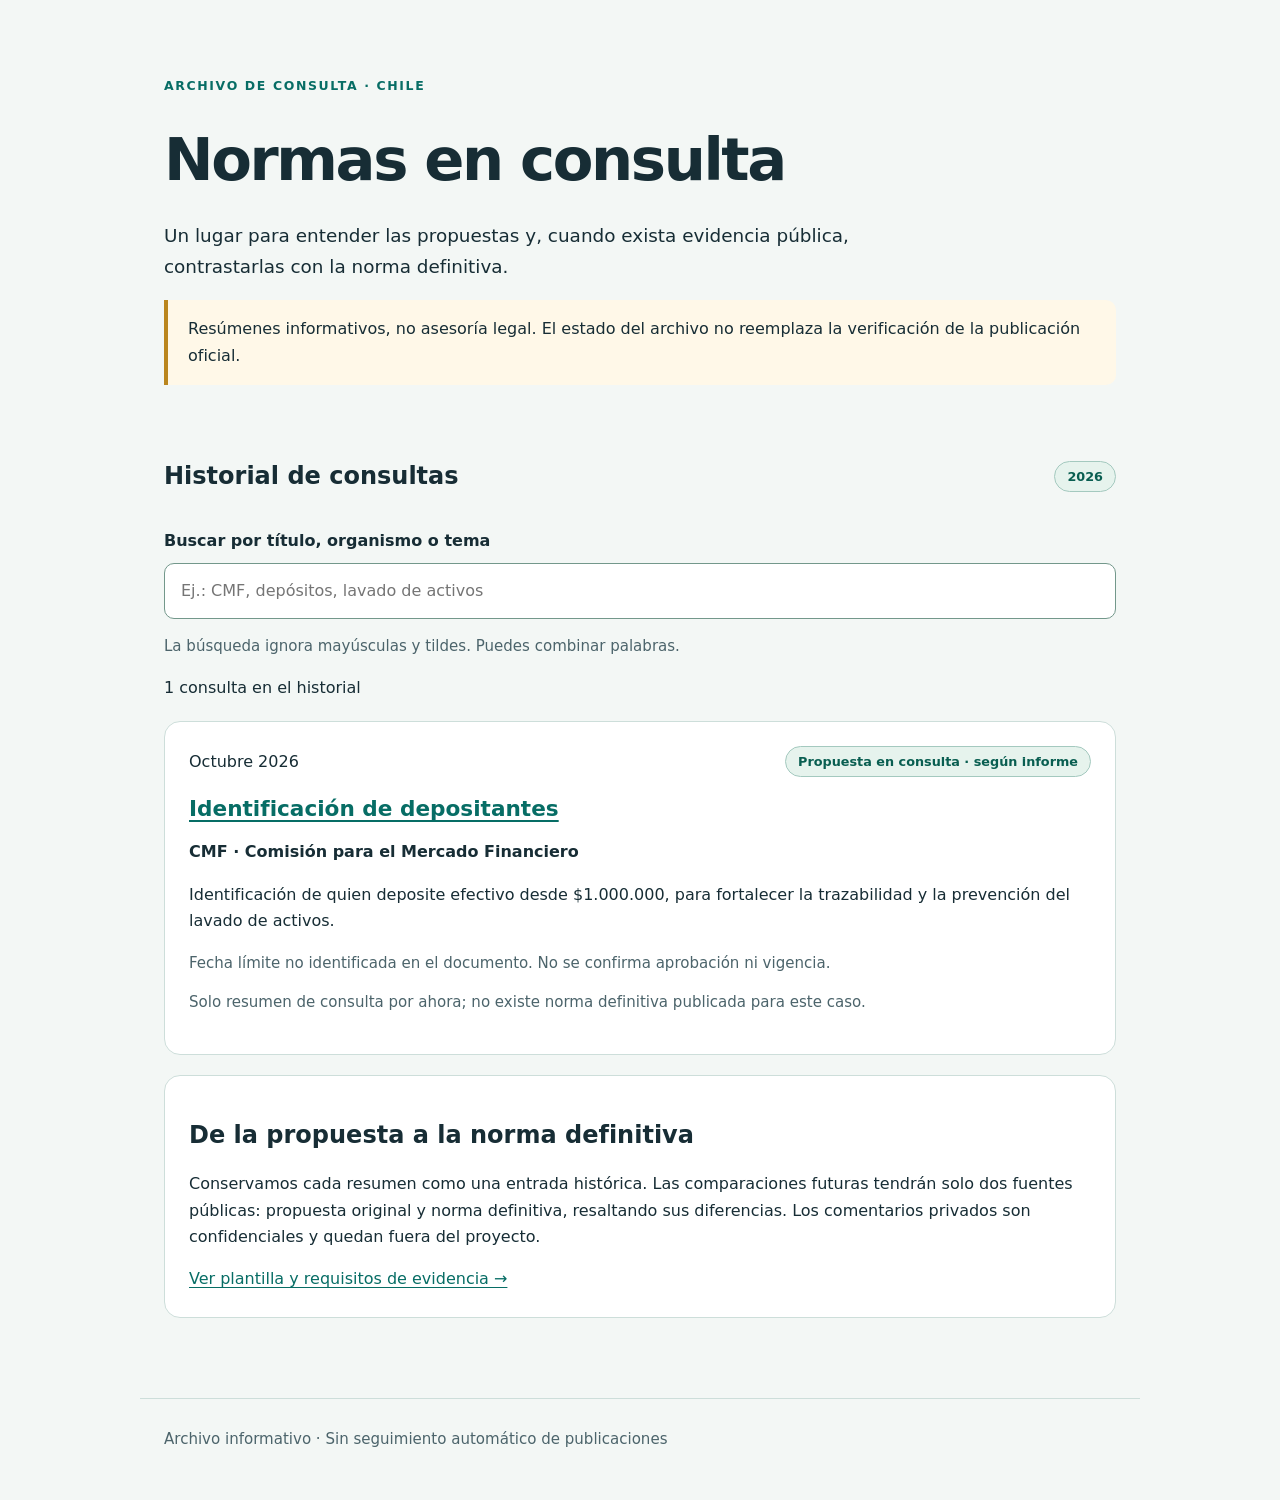
==== site/index.html @ 5205927b "Crear archivo público de consultas normativas" ====
<!doctype html>
<html lang="es"><head><meta charset="utf-8"><meta name="viewport" content="width=device-width,initial-scale=1"><title>Normas en consulta · Archivo normativo</title><link rel="stylesheet" href="assets/styles.css"><script type="module" src="assets/search.js"></script></head>
<body><a class="skip" href="#historial">Ir al historial</a><header class="wrap"><p class="eyebrow">Archivo de consulta · Chile</p><h1>Normas en consulta</h1><p class="lead">Un lugar para entender las propuestas y, cuando exista evidencia pública, contrastarlas con la norma definitiva.</p><p class="notice">Resúmenes informativos, no asesoría legal. El estado del archivo no reemplaza la verificación de la publicación oficial.</p></header>
<main class="wrap" id="historial"><section aria-labelledby="archive-title"><div class="section-heading"><h2 id="archive-title">Historial de consultas</h2><span class="tag">2026</span></div><label for="search">Buscar por título, organismo o tema</label><input id="search" type="search" placeholder="Ej.: CMF, depósitos, lavado de activos" aria-describedby="search-help"><p id="search-help" class="muted">La búsqueda ignora mayúsculas y tildes. Puedes combinar palabras.</p><p id="results" role="status" aria-live="polite">1 consulta en el historial</p>
<div id="entries"><article class="entry" data-search="Identificación de depositantes CMF Comisión para el Mercado Financiero depósitos efectivo bancos cooperativas tarjetas trazabilidad lavado de activos"><div class="meta"><time datetime="2026-10">Octubre 2026</time><span class="tag">Propuesta en consulta · según informe</span></div><h3><a href="consultas/2026-10-cmf-depositantes/index.html">Identificación de depositantes</a></h3><p class="organism">CMF · Comisión para el Mercado Financiero</p><p>Identificación de quien deposite efectivo desde $1.000.000, para fortalecer la trazabilidad y la prevención del lavado de activos.</p><p class="muted">Fecha límite no identificada en el documento. No se confirma aprobación ni vigencia.</p><p class="muted">Solo resumen de consulta por ahora; no existe norma definitiva publicada para este caso.</p></article></div><p id="empty" hidden>No hay consultas que coincidan. Prueba con otro término.</p><noscript><p>El buscador requiere JavaScript; el historial completo y sus enlaces siguen disponibles.</p></noscript></section>
<section class="panel"><h2>De la propuesta a la norma definitiva</h2><p>Conservamos cada resumen como una entrada histórica. Las comparaciones futuras tendrán solo dos fuentes públicas: propuesta original y norma definitiva, resaltando sus diferencias. Los comentarios privados son confidenciales y quedan fuera del proyecto.</p><a href="plantillas/comparacion.html">Ver plantilla y requisitos de evidencia →</a></section></main><footer class="wrap">Archivo informativo · Sin seguimiento automático de publicaciones</footer></body></html>
---- site/assets/styles.css ----
:root{color-scheme:light;--ink:#172d35;--muted:#4c646b;--teal:#076d65;--line:#cddeda;--paper:#f3f7f5}*{box-sizing:border-box}body{margin:0;color:var(--ink);background:var(--paper);font:1rem/1.65 system-ui,-apple-system,"Segoe UI",sans-serif}a{color:var(--teal);text-underline-offset:.2em}a:hover{text-decoration-thickness:2px}a:focus-visible,input:focus-visible{outline:3px solid #ad6900;outline-offset:4px}.wrap{max-width:1000px;margin:auto;padding:28px 24px}header.wrap{padding-top:64px;padding-bottom:12px}h1{font-size:clamp(2.1rem,6vw,3.7rem);line-height:1.1;letter-spacing:-.04em;margin:.5em 0}h2{font-size:1.5rem;line-height:1.3}h3{font-size:1.35rem;line-height:1.3}.eyebrow{text-transform:uppercase;letter-spacing:.13em;font-size:.78rem;color:var(--teal);font-weight:800}.lead{font-size:1.15rem;max-width:760px}.notice{padding:16px 20px;border-left:4px solid #ba861e;background:#fff8e8;border-radius:0 10px 10px 0}.section-heading,.meta{display:flex;align-items:center;justify-content:space-between;gap:12px;flex-wrap:wrap}.tag{display:inline-block;border:1px solid #a4c9bf;border-radius:20px;padding:4px 12px;color:#095e51;background:#e6f3ed;font-size:.8rem;font-weight:650}label{display:block;font-weight:700;margin:16px 0 8px}input[type=search]{width:100%;font:inherit;padding:14px 16px;border:1px solid #73988b;border-radius:10px;background:white;color:var(--ink)}.entry,.panel{background:white;border:1px solid var(--line);border-radius:16px;padding:24px;margin:20px 0;overflow-wrap:anywhere}.entry h3{margin:18px 0 6px}.organism{font-weight:650}.muted,footer{color:var(--muted);font-size:.94rem}.button{display:inline-block;background:var(--teal);color:white;padding:12px 18px;border-radius:8px}dt{font-weight:700}dd{margin:0 0 16px}nav{display:flex;gap:10px;flex-wrap:wrap}footer.wrap{border-top:1px solid var(--line);margin-top:32px;padding-bottom:48px}[hidden]{display:none!important}.skip{position:absolute;top:-100px;left:10px;background:white;padding:10px}.skip:focus{top:10px}@media(max-width:600px){.wrap{padding:22px 18px}header.wrap{padding-top:36px}.entry,.panel{padding:18px}.meta{align-items:flex-start;flex-direction:column}}@media print{body{background:white}input,.skip{display:none}.wrap{max-width:none}.entry,.panel{break-inside:avoid}}
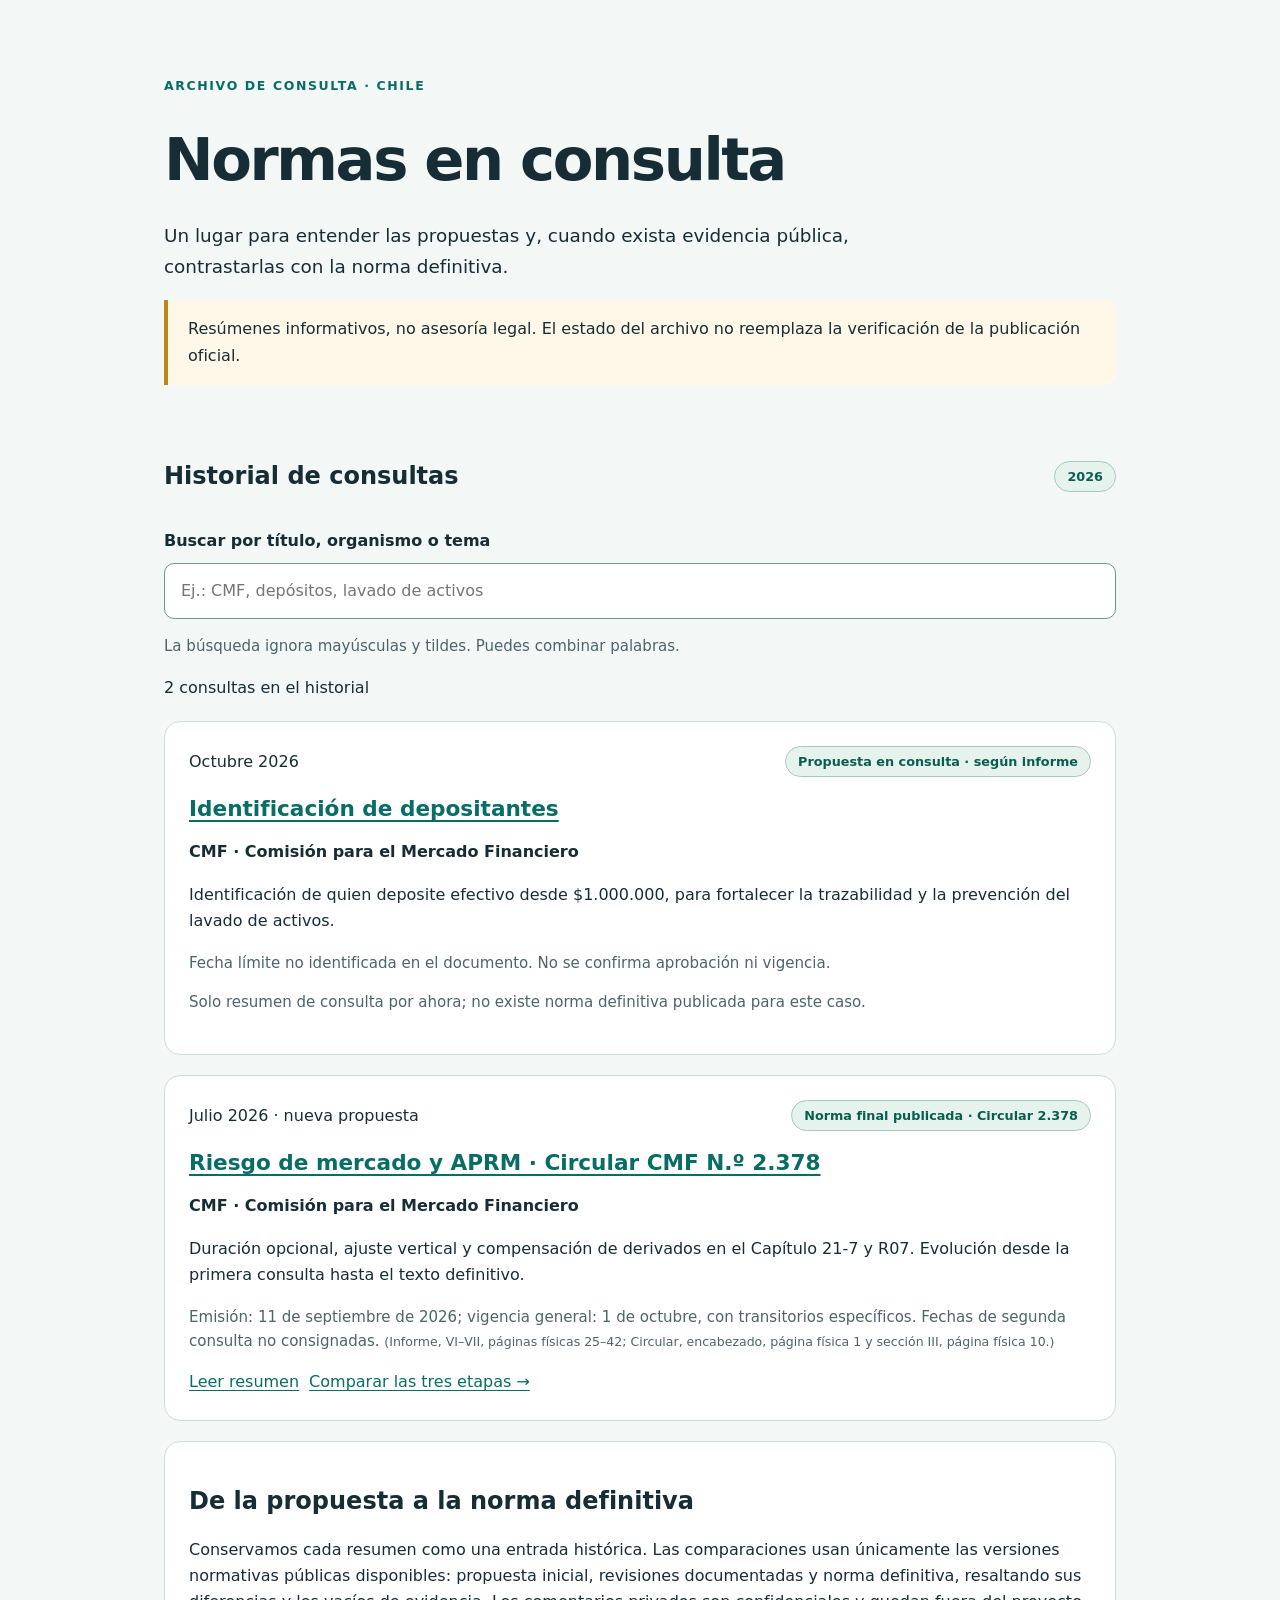
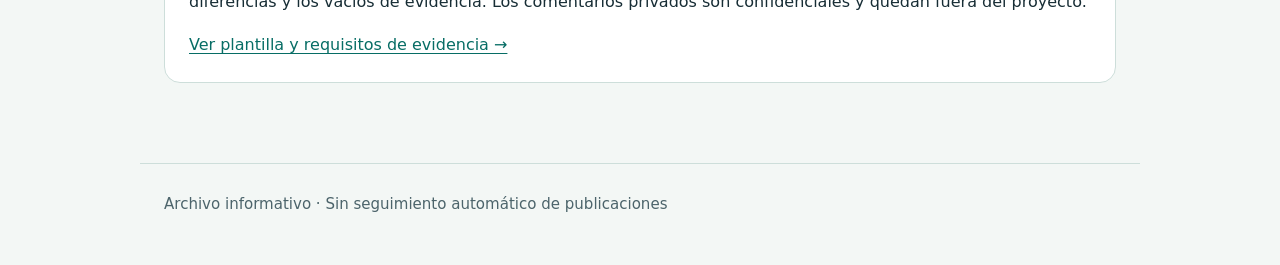
==== commit 17390945: "feat: añadir resumen y evolución de Circular CMF 2.378" ====
--- a/site/index.html
+++ b/site/index.html
@@ -1,6 +1,7 @@
 <!doctype html>
 <html lang="es"><head><meta charset="utf-8"><meta name="viewport" content="width=device-width,initial-scale=1"><title>Normas en consulta · Archivo normativo</title><link rel="stylesheet" href="assets/styles.css"><script type="module" src="assets/search.js"></script></head>
 <body><a class="skip" href="#historial">Ir al historial</a><header class="wrap"><p class="eyebrow">Archivo de consulta · Chile</p><h1>Normas en consulta</h1><p class="lead">Un lugar para entender las propuestas y, cuando exista evidencia pública, contrastarlas con la norma definitiva.</p><p class="notice">Resúmenes informativos, no asesoría legal. El estado del archivo no reemplaza la verificación de la publicación oficial.</p></header>
-<main class="wrap" id="historial"><section aria-labelledby="archive-title"><div class="section-heading"><h2 id="archive-title">Historial de consultas</h2><span class="tag">2026</span></div><label for="search">Buscar por título, organismo o tema</label><input id="search" type="search" placeholder="Ej.: CMF, depósitos, lavado de activos" aria-describedby="search-help"><p id="search-help" class="muted">La búsqueda ignora mayúsculas y tildes. Puedes combinar palabras.</p><p id="results" role="status" aria-live="polite">1 consulta en el historial</p>
-<div id="entries"><article class="entry" data-search="Identificación de depositantes CMF Comisión para el Mercado Financiero depósitos efectivo bancos cooperativas tarjetas trazabilidad lavado de activos"><div class="meta"><time datetime="2026-10">Octubre 2026</time><span class="tag">Propuesta en consulta · según informe</span></div><h3><a href="consultas/2026-10-cmf-depositantes/index.html">Identificación de depositantes</a></h3><p class="organism">CMF · Comisión para el Mercado Financiero</p><p>Identificación de quien deposite efectivo desde $1.000.000, para fortalecer la trazabilidad y la prevención del lavado de activos.</p><p class="muted">Fecha límite no identificada en el documento. No se confirma aprobación ni vigencia.</p><p class="muted">Solo resumen de consulta por ahora; no existe norma definitiva publicada para este caso.</p></article></div><p id="empty" hidden>No hay consultas que coincidan. Prueba con otro término.</p><noscript><p>El buscador requiere JavaScript; el historial completo y sus enlaces siguen disponibles.</p></noscript></section>
-<section class="panel"><h2>De la propuesta a la norma definitiva</h2><p>Conservamos cada resumen como una entrada histórica. Las comparaciones futuras tendrán solo dos fuentes públicas: propuesta original y norma definitiva, resaltando sus diferencias. Los comentarios privados son confidenciales y quedan fuera del proyecto.</p><a href="plantillas/comparacion.html">Ver plantilla y requisitos de evidencia →</a></section></main><footer class="wrap">Archivo informativo · Sin seguimiento automático de publicaciones</footer></body></html>+<main class="wrap" id="historial"><section aria-labelledby="archive-title"><div class="section-heading"><h2 id="archive-title">Historial de consultas</h2><span class="tag">2026</span></div><label for="search">Buscar por título, organismo o tema</label><input id="search" type="search" placeholder="Ej.: CMF, depósitos, lavado de activos" aria-describedby="search-help"><p id="search-help" class="muted">La búsqueda ignora mayúsculas y tildes. Puedes combinar palabras.</p><p id="results" role="status" aria-live="polite">2 consultas en el historial</p>
+<div id="entries"><article class="entry" data-search="Identificación de depositantes CMF Comisión para el Mercado Financiero depósitos efectivo bancos cooperativas tarjetas trazabilidad lavado de activos"><div class="meta"><time datetime="2026-10">Octubre 2026</time><span class="tag">Propuesta en consulta · según informe</span></div><h3><a href="consultas/2026-10-cmf-depositantes/index.html">Identificación de depositantes</a></h3><p class="organism">CMF · Comisión para el Mercado Financiero</p><p>Identificación de quien deposite efectivo desde $1.000.000, para fortalecer la trazabilidad y la prevención del lavado de activos.</p><p class="muted">Fecha límite no identificada en el documento. No se confirma aprobación ni vigencia.</p><p class="muted">Solo resumen de consulta por ahora; no existe norma definitiva publicada para este caso.</p></article>
+<article class="entry" data-search="Circular CMF N.º 2.378 Comisión para el Mercado Financiero riesgo de mercado APRM Capítulo 21-7 RAN método de duración vencimiento derivados compensación ajuste vertical R07 MSI julio 2026"><div class="meta"><time datetime="2026-07">Julio 2026 · nueva propuesta</time><span class="tag">Norma final publicada · Circular 2.378</span></div><h3><a href="consultas/2026-07-cmf-riesgo-mercado/index.html">Riesgo de mercado y APRM · Circular CMF N.º 2.378</a></h3><p class="organism">CMF · Comisión para el Mercado Financiero</p><p>Duración opcional, ajuste vertical y compensación de derivados en el Capítulo 21-7 y R07. Evolución desde la primera consulta hasta el texto definitivo.</p><p class="muted">Emisión: 11 de septiembre de 2026; vigencia general: 1 de octubre, con transitorios específicos. Fechas de segunda consulta no consignadas. <small>(Informe, VI–VII, páginas físicas 25–42; Circular, encabezado, página física 1 y sección III, página física 10.)</small></p><nav aria-label="Lecturas de riesgo de mercado"><a href="consultas/2026-07-cmf-riesgo-mercado/resumen.html">Leer resumen</a><a href="comparaciones/2026-07-cmf-riesgo-mercado.html">Comparar las tres etapas →</a></nav></article></div><p id="empty" hidden>No hay consultas que coincidan. Prueba con otro término.</p><noscript><p>El buscador requiere JavaScript; el historial completo y sus enlaces siguen disponibles.</p></noscript></section>
+<section class="panel"><h2>De la propuesta a la norma definitiva</h2><p>Conservamos cada resumen como una entrada histórica. Las comparaciones usan únicamente las versiones normativas públicas disponibles: propuesta inicial, revisiones documentadas y norma definitiva, resaltando sus diferencias y los vacíos de evidencia. Los comentarios privados son confidenciales y quedan fuera del proyecto.</p><a href="plantillas/comparacion.html">Ver plantilla y requisitos de evidencia →</a></section></main><footer class="wrap">Archivo informativo · Sin seguimiento automático de publicaciones</footer></body></html>
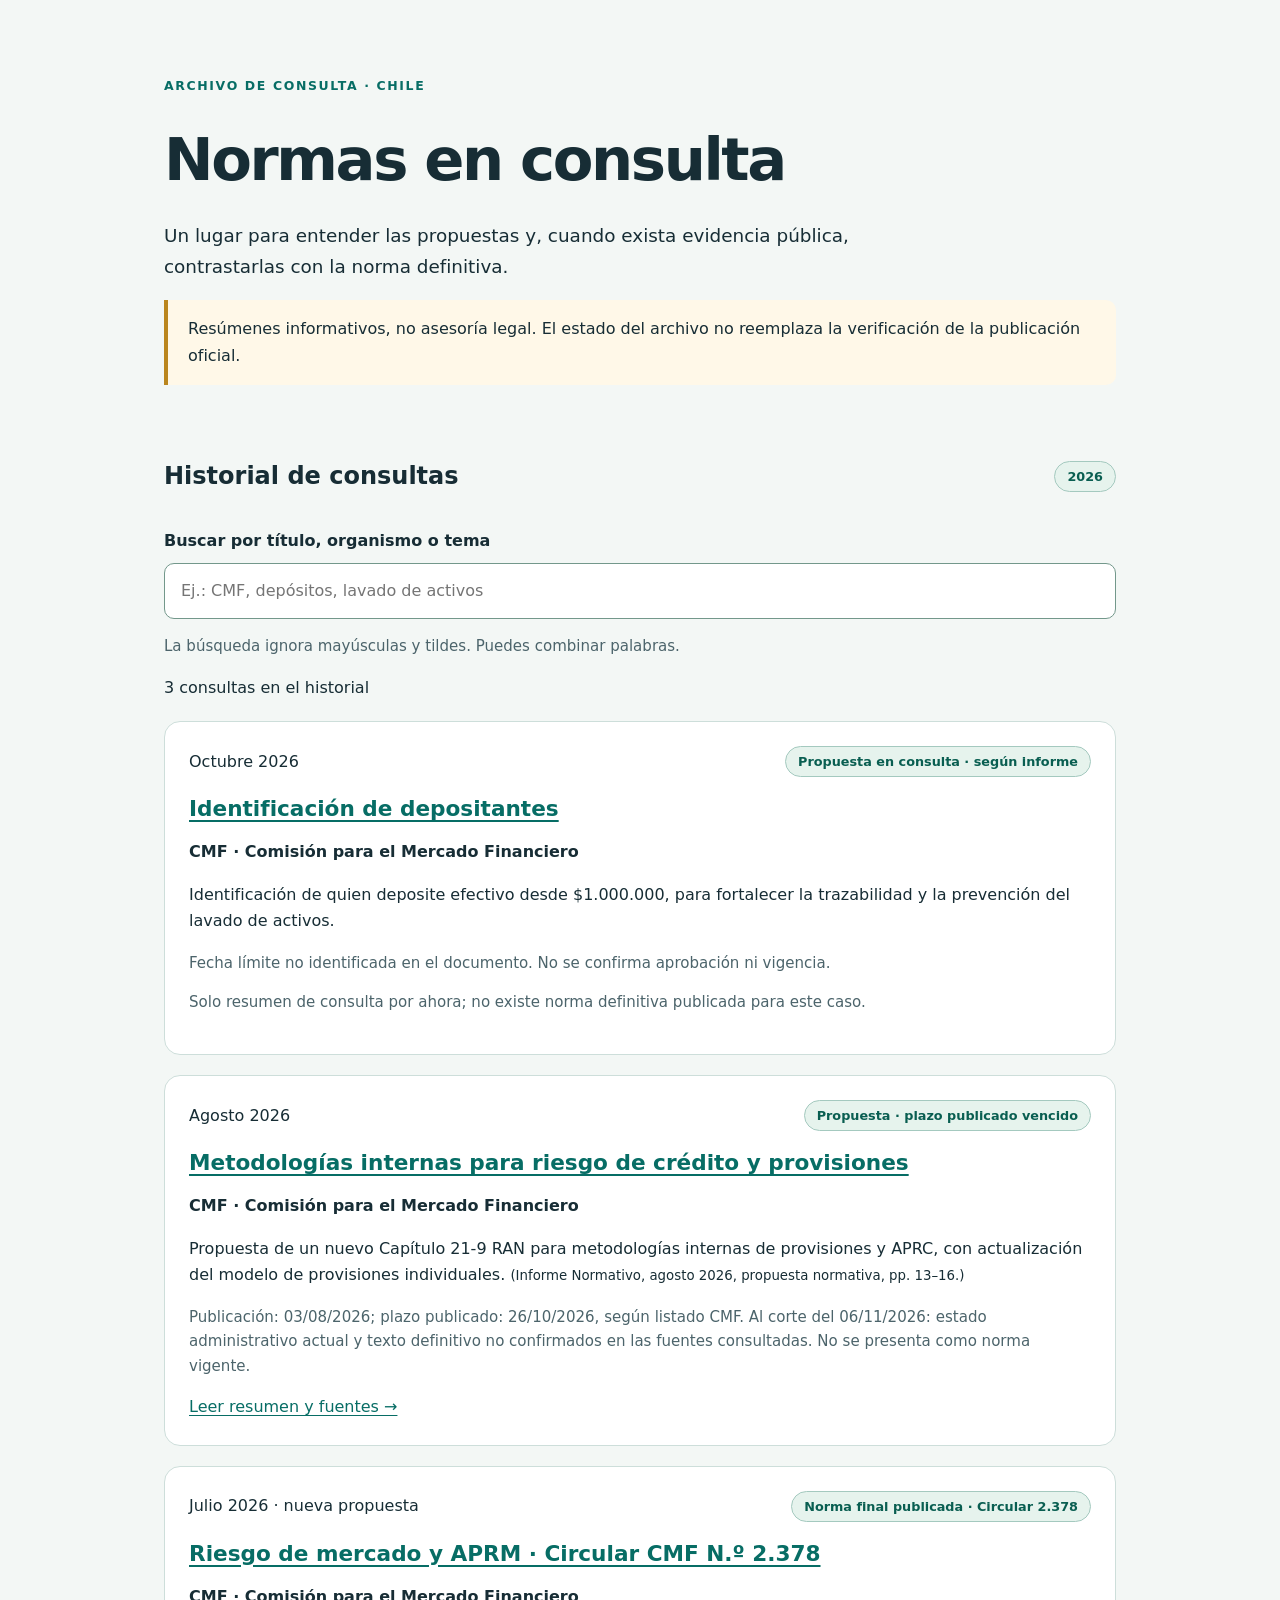
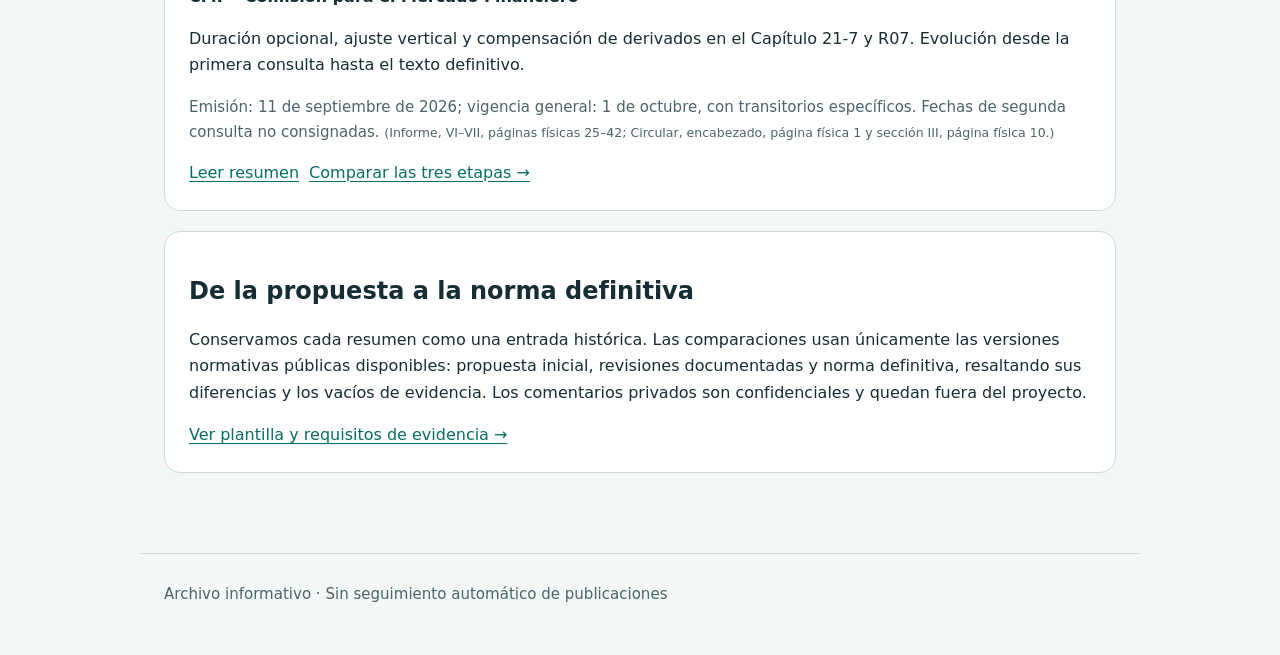
==== commit 5b6215b9: "feat: añadir propuesta CMF de metodologías internas" ====
--- a/site/index.html
+++ b/site/index.html
@@ -1,7 +1,8 @@
 <!doctype html>
 <html lang="es"><head><meta charset="utf-8"><meta name="viewport" content="width=device-width,initial-scale=1"><title>Normas en consulta · Archivo normativo</title><link rel="stylesheet" href="assets/styles.css"><script type="module" src="assets/search.js"></script></head>
 <body><a class="skip" href="#historial">Ir al historial</a><header class="wrap"><p class="eyebrow">Archivo de consulta · Chile</p><h1>Normas en consulta</h1><p class="lead">Un lugar para entender las propuestas y, cuando exista evidencia pública, contrastarlas con la norma definitiva.</p><p class="notice">Resúmenes informativos, no asesoría legal. El estado del archivo no reemplaza la verificación de la publicación oficial.</p></header>
-<main class="wrap" id="historial"><section aria-labelledby="archive-title"><div class="section-heading"><h2 id="archive-title">Historial de consultas</h2><span class="tag">2026</span></div><label for="search">Buscar por título, organismo o tema</label><input id="search" type="search" placeholder="Ej.: CMF, depósitos, lavado de activos" aria-describedby="search-help"><p id="search-help" class="muted">La búsqueda ignora mayúsculas y tildes. Puedes combinar palabras.</p><p id="results" role="status" aria-live="polite">2 consultas en el historial</p>
+<main class="wrap" id="historial"><section aria-labelledby="archive-title"><div class="section-heading"><h2 id="archive-title">Historial de consultas</h2><span class="tag">2026</span></div><label for="search">Buscar por título, organismo o tema</label><input id="search" type="search" placeholder="Ej.: CMF, depósitos, lavado de activos" aria-describedby="search-help"><p id="search-help" class="muted">La búsqueda ignora mayúsculas y tildes. Puedes combinar palabras.</p><p id="results" role="status" aria-live="polite">3 consultas en el historial</p>
 <div id="entries"><article class="entry" data-search="Identificación de depositantes CMF Comisión para el Mercado Financiero depósitos efectivo bancos cooperativas tarjetas trazabilidad lavado de activos"><div class="meta"><time datetime="2026-10">Octubre 2026</time><span class="tag">Propuesta en consulta · según informe</span></div><h3><a href="consultas/2026-10-cmf-depositantes/index.html">Identificación de depositantes</a></h3><p class="organism">CMF · Comisión para el Mercado Financiero</p><p>Identificación de quien deposite efectivo desde $1.000.000, para fortalecer la trazabilidad y la prevención del lavado de activos.</p><p class="muted">Fecha límite no identificada en el documento. No se confirma aprobación ni vigencia.</p><p class="muted">Solo resumen de consulta por ahora; no existe norma definitiva publicada para este caso.</p></article>
+<article class="entry" data-search="CMF Comisión para el Mercado Financiero metodologías internas APRC activos ponderados riesgo de crédito provisiones Capítulo 21-9 RAN B-1 CNC agosto 2026"><div class="meta"><time datetime="2026-08">Agosto 2026</time><span class="tag">Propuesta · plazo publicado vencido</span></div><h3><a href="consultas/2026-08-cmf-metodologias-internas/index.html">Metodologías internas para riesgo de crédito y provisiones</a></h3><p class="organism">CMF · Comisión para el Mercado Financiero</p><p>Propuesta de un nuevo Capítulo 21-9 RAN para metodologías internas de provisiones y APRC, con actualización del modelo de provisiones individuales. <small>(Informe Normativo, agosto 2026, propuesta normativa, pp. 13–16.)</small></p><p class="muted">Publicación: 03/08/2026; plazo publicado: 26/10/2026, según listado CMF. Al corte del 06/11/2026: estado administrativo actual y texto definitivo no confirmados en las fuentes consultadas. No se presenta como norma vigente.</p><a href="consultas/2026-08-cmf-metodologias-internas/resumen.html">Leer resumen y fuentes →</a></article>
 <article class="entry" data-search="Circular CMF N.º 2.378 Comisión para el Mercado Financiero riesgo de mercado APRM Capítulo 21-7 RAN método de duración vencimiento derivados compensación ajuste vertical R07 MSI julio 2026"><div class="meta"><time datetime="2026-07">Julio 2026 · nueva propuesta</time><span class="tag">Norma final publicada · Circular 2.378</span></div><h3><a href="consultas/2026-07-cmf-riesgo-mercado/index.html">Riesgo de mercado y APRM · Circular CMF N.º 2.378</a></h3><p class="organism">CMF · Comisión para el Mercado Financiero</p><p>Duración opcional, ajuste vertical y compensación de derivados en el Capítulo 21-7 y R07. Evolución desde la primera consulta hasta el texto definitivo.</p><p class="muted">Emisión: 11 de septiembre de 2026; vigencia general: 1 de octubre, con transitorios específicos. Fechas de segunda consulta no consignadas. <small>(Informe, VI–VII, páginas físicas 25–42; Circular, encabezado, página física 1 y sección III, página física 10.)</small></p><nav aria-label="Lecturas de riesgo de mercado"><a href="consultas/2026-07-cmf-riesgo-mercado/resumen.html">Leer resumen</a><a href="comparaciones/2026-07-cmf-riesgo-mercado.html">Comparar las tres etapas →</a></nav></article></div><p id="empty" hidden>No hay consultas que coincidan. Prueba con otro término.</p><noscript><p>El buscador requiere JavaScript; el historial completo y sus enlaces siguen disponibles.</p></noscript></section>
 <section class="panel"><h2>De la propuesta a la norma definitiva</h2><p>Conservamos cada resumen como una entrada histórica. Las comparaciones usan únicamente las versiones normativas públicas disponibles: propuesta inicial, revisiones documentadas y norma definitiva, resaltando sus diferencias y los vacíos de evidencia. Los comentarios privados son confidenciales y quedan fuera del proyecto.</p><a href="plantillas/comparacion.html">Ver plantilla y requisitos de evidencia →</a></section></main><footer class="wrap">Archivo informativo · Sin seguimiento automático de publicaciones</footer></body></html>
